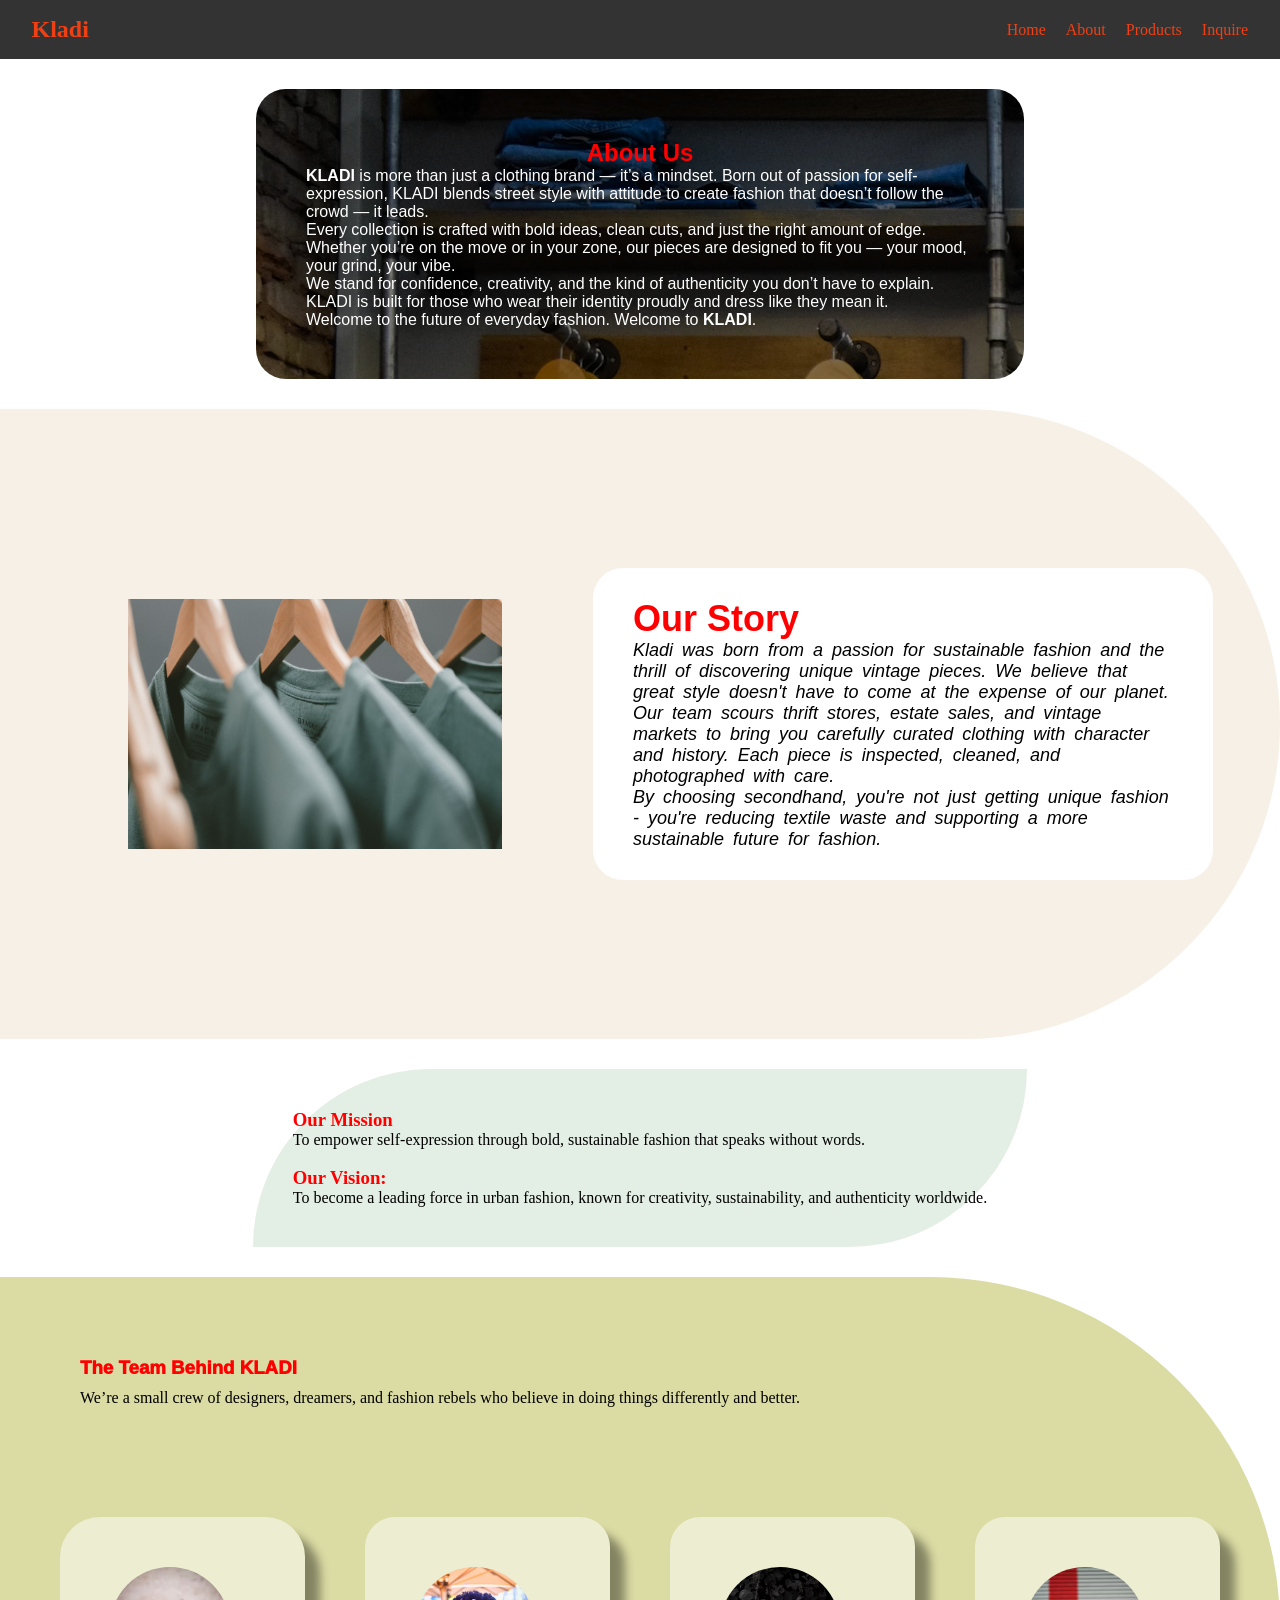
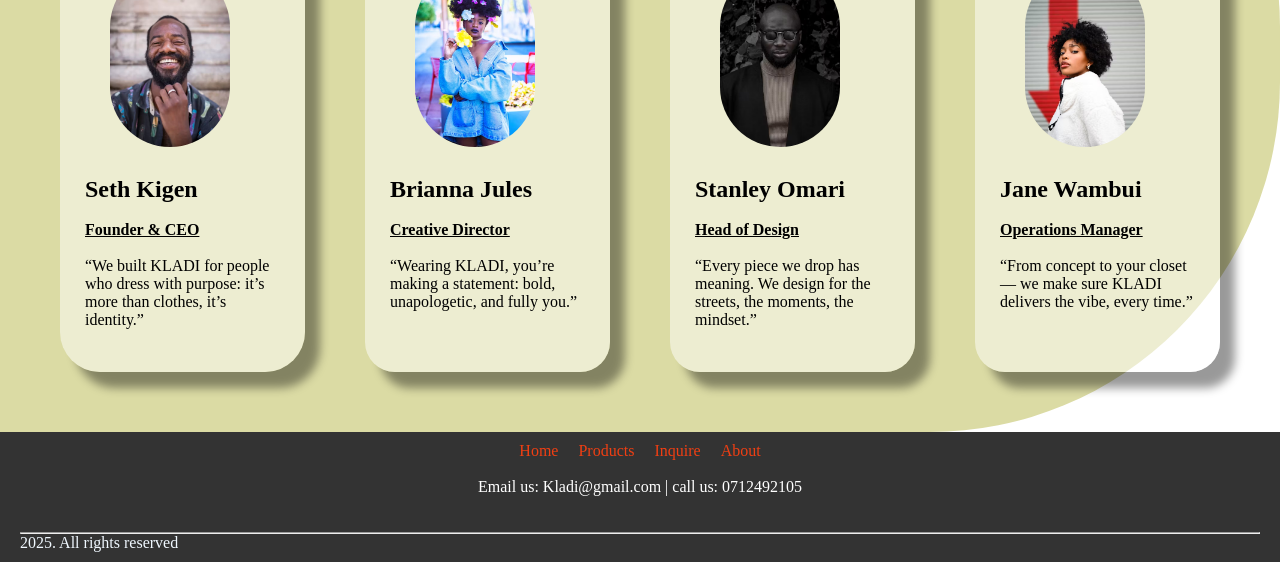
==== about.html @ 6521f9da "first commit" ====
<!DOCTYPE html>
<html lang="en">
<head>
    <meta charset="UTF-8">
    <meta name="viewport" content="width=device-width, initial-scale=1.0">
    <title>
        CIT-227-081/2023, Johnpaul Kibet
    </title>
    <link rel="stylesheet" href="styles.css">
    <style>
        body{
            box-sizing: border-box;
            margin: 0;
            padding: 0;
            display: flex;
            flex-direction: column;
            justify-content: center;
            align-items: center;
        }
        .container{
            margin: 30px;
            border-radius: 30px;
            background: linear-gradient(rgba(0, 0, 0, 0.5), rgba(0, 0, 0, 0.5)), url(clothes.jpg);
            height: auto;
            bottom: auto;
            max-width: 60%;
            display: flex;
            justify-content: center;
            align-items: center;

        }
        .about-section, h1{
            color: red;
            

        }
        .about-section, p{
            text-align: left;
            justify-content: center;
            align-items: center;
            
        }
        .about-section{
            text-align: center;
            padding: 50px;
            font-family:'Segoe UI', Tahoma, Geneva, Verdana, sans-serif;
        }
        #story_{
            background-color: rgb(255, 255, 255);
            border-radius: 30px;
        }
        #storiez{
            background-color: rgb(247, 240, 230);
            border-top-right-radius: 350px;
            border-bottom-right-radius: 350px;
        }
        footer, p{
            text-align: center;
        }
        .mission-container{
            background-color: rgb(227, 238, 228);
            border-top-left-radius: 350px;
            border-bottom-right-radius: 350px;
            padding: 40px;
            margin-top: 20px;
            margin-bottom: 20px;
            justify-content: center;
            display: flex;
            flex-direction: column;
            margin: 30px;
        }
        .mission, h3{
            color: red;
        }
        .mission,p{
            text-align: left;
            color: black;
        }
        .team-container{
            background-color: rgb(219, 219, 164);
            border-top-right-radius:350px ;
            border-bottom-right-radius:350px ;
        }
        .team-pictures{
            display: flex;
            flex-direction: row;
            margin: 30px;
        }
        .team1{
            flex:1;
            margin:30px;
            border-radius: 30px;
            box-shadow: 15px 16px 10px  rgba(0,0,0,0.4);
            background-color: rgba(255,255,255,0.5);
            transition: .3s ease-in-out;
        }
        .team1:hover{
            background-color: rgba(255,255,255,0.9);
            transform:translatey(-6px);
        }
        .team1, img{
            border-radius: 40px;
            padding: 25px;
            align-items: center;
            justify-content: center;
            
            
        }
        .team2{
            flex:1;
            margin:30px;
            background-color: rgba(255,255,255,0.5);
            border-radius: 30px;
            box-shadow: 15px 16px 10px  rgba(0,0,0,0.4);
            transition: .3s ease-in-out;
            
        }
        .team2:hover{
            background-color: rgba(255,255,255,0.9);
            transform: translatey(-6px);
        }
        .team2, img{
            border-radius: 30px;
            padding: 25px;
            align-items: center;
            justify-content: center;

        }
        .team3{
            flex:1;
            margin:30px;
            border-radius: 30px;
            box-shadow: 15px 16px 10px  rgba(0,0,0,0.4);
            background-color: rgba(255,255,255,0.5);
            transition: .3s ease-in-out;
        }
        .team3:hover{
            background-color: rgba(255,255,255,0.9);
            transform:translatey(-6px);
        }
        .team3, img{
            border-radius: 30px;
            padding: 25px;
            align-items: center;
            justify-content: center;
        }
        .team4{
            flex:1;
            margin:30px;
            border-radius: 30px;
            box-shadow: 15px 16px 10px rgba(0,0,0,0.4) ;
            background-color: rgba(255,255,255,0.5);
            transition: .3s ease-in-out;
        }
        .team4:hover{
            background-color: rgba(255,255,255,0.9);
            transform:translatey(-6px);
        }
        .team4, img{
            border-radius: 30px;
            padding: 25px;
            align-items: center;
            justify-content: center;
        }
        .team-heading{
            margin: 50px;
            padding:30px;
        }
        @media(max-width:1000px){
           .team-pictures{
            display: flex;
            flex-direction: column;
            justify-content: center;
            text-align: center;
            align-items: center;
            padding:20px;
            margin-top: 30px;
           }
        }
    </style>
</head>
<body>
    <nav>
        <div class="logo">
            <H1><a href="#">Kladi </a></H1>
         </div>         
         <div class="links">
            <ul>
                <li><a href="index.html">Home</a></li>
                <li><a href="about.html">About</a></li>
                <li><a href="product.html">Products</a></li>
                <li><a href="enquire..html">Inquire</a></li>
                
            </ul>
         </div>
     </nav>

     <div class="container">
        <section class="about-section">
          <h2>About Us</h2>
          <p style="color: white;"><strong>KLADI</strong> is more than just a clothing brand — it’s a mindset. Born out of passion for self-expression, KLADI blends street style with attitude to create fashion that doesn’t follow the crowd — it leads.</p>
          
          <p style="color: white;">Every collection is crafted with bold ideas, clean cuts, and just the right amount of edge. Whether you’re on the move or in your zone, our pieces are designed to fit you — your mood, your grind, your vibe.</p>
    
          <p style="color: white;">We stand for confidence, creativity, and the kind of authenticity you don’t have to explain. KLADI is built for those who wear their identity proudly and dress like they mean it.</p>
    
          <p style="color: white;">Welcome to the future of everyday fashion. Welcome to <strong>KLADI</strong>.</p>
        </section>
      </div>
      
      <div class="story" id="storiez">
        <div class="story_image">
            <img src="tshirts.jpg" alt="clothes" >
        </div>
        <div class="speech" id="story_">
            <div class="speech_container">
                <h1>Our Story</h1>
                <p>Kladi was born from a passion for sustainable fashion and the thrill of discovering unique vintage pieces. We believe that great style doesn't have to come at the expense of our planet.</p>
                <p>Our team scours thrift stores, estate sales, and vintage markets to bring you carefully curated clothing with character and history. Each piece is inspected, cleaned, and photographed with care.</p>
                <p>By choosing secondhand, you're not just getting unique fashion - you're reducing textile waste and supporting a more sustainable future for fashion.</p>
            </div>
        </div>
     </div>
     <div class="mission-container">
        <div class="mission">
            <h3>Our Mission</h3>
            <p>To empower self-expression through bold, sustainable fashion that speaks without words.</p>
            <br>
            <h3>Our Vision: </h3>
            <p>To become a leading force in urban fashion, known for creativity, sustainability, and authenticity worldwide.</p>
            
        </div>
     </div>

     <div class="team-container">
        <div class="team">
            <div class="team-heading">
                <h3 style="font-weight: 1000; font-family: 'Franklin Gothic Medium', 'Arial Narrow', Arial, sans-serif;margin-bottom: 10px;">The Team Behind KLADI</h3>
            <p>We’re a small crew of designers, dreamers, and fashion rebels who believe in doing things differently and better.</p>
            </div>
            <div class="team-pictures">
                <div class="team1">
                    <figure>

                        <img src="ceo.jpg" alt="COO" height="230px" style="border-radius: 20em;">
                        
                        <figcaption><h2>Seth Kigen</h2> <br>
                            <strong><u>Founder & CEO</u></strong><br><br>
                            <p>“We built KLADI for people who dress with purpose: it’s more than clothes, it’s identity.”</p>
                        </figcaption>
                    </figure>
                </div>
                <div class="team2">
                    <figure>
                        
                        <img src="coo.jpg" alt="CEO" height="230px" style="border-radius: 20em;">
                        
                    <figcaption><h2>Brianna Jules</h2> <br>
                        <strong><u>Creative Director</u></strong><br><br>
                        <p>“Wearing KLADI, you’re making a statement: bold, unapologetic, and fully you.”</p>
                    </figcaption>
                    </figure>
                </div>
                <div class="team3">
                    <figure>
                        
                    <img src="designer.jpg" alt="Photographer" height="230px" style="border-radius: 20em;">
                        
                    <figcaption><h2>Stanley Omari</h2><br>
                         <strong><u>Head of Design</u></strong><br><br>
                    <p>“Every piece we drop has meaning. We design for the streets, the moments, the mindset.”</p>
                </figcaption><br>
                    </figure>
                </div>
                
                <div class="team4">
                    <figure>
                        
                    <img src="operations.jpg" alt="CEO" height="230px"style="border-radius: 20em;">
                
                        <figcaption><h2>Jane Wambui</h2> <br>
                            <strong><u>Operations Manager</u></strong><br><br>
                        <p>“From concept to your closet — we make sure KLADI delivers the vibe, every time.”</p>
                    </figcaption>
                    </figure>
                </div>
            </div>
        </div>
     </div>

     <footer>
        
        <div class="quick_links">
            <ul>
               
                <li><a href="#home">Home</a></li>
                <li><a href="product.html">Products</a></li>
                <li><a href="enquire..html">Inquire</a></li>
                <li><a href="about.html">About</a></li>
            </ul>
        </div>
        <br>
        <div class="contacts">
            Email us: Kladi@gmail.com | call us: 0712492105
        </div>
        <div class="social_media">
            <ul></ul>
        </div>
        <br><br>
        <hr>
        <center><p style="color: aliceblue;">2025. All rights reserved</p></center>
     </footer>
</body>
</html>
---- styles.css ----
*{
    margin: 0;
    padding: 0;
    box-sizing: border-box;
}
a{
    text-decoration: none;
    transition: 0.3s ease-in-out;
}
li,a{
    list-style-type: none;
    color: rgb(240, 63, 19);
    transition: 0.3s ease-in-out;
}
a:hover{
    color: rgb(255, 255, 255);
}
ul{
    display: flex;
    gap: 20px;
}
.logo{
    color: white;
}
nav{
    display: flex;
    justify-content: space-between;
    align-items: center;
    background-color: rgba(0, 0, 0, 0.8);
    backdrop-filter: blur(8px);
    padding: 1rem 2rem;
    position: sticky;
    top: 0;
    width: 100%;
    z-index: 1000;
}
.main_logo{
    background: linear-gradient(rgba(0, 0, 0, 0.5), rgba(0, 0, 0, 0.5)), url(clothes.jpg);
    background-size: cover;
    background-repeat: no-repeat;
    background-position: center;
    width: 100%;
    height: 100vh;
    text-align: center;
    display: flex;
    flex-direction: column;
    justify-content: center;
}

.story{
    display: flex;
    justify-content: center;
    align-items: center;
    height:70vh;
    width: 100%;
    margin: 0 auto;
    padding: 20px;
    gap: 30px;
}
.story_image{
    flex: 1;
    max-width: 40%;
    display: flex;
    justify-content: center;
    align-items: center;
}
.story_image img{
    max-height: 300px;
    max-width: 100%;
    border-radius: 18px;
    object-fit: cover;
}
.speech{
    flex: 1;
    max-width: 50%;
    padding: 20px;
    font-family: 'Franklin Gothic Medium', 'Arial Narrow', Arial, sans-serif;
    font-size:large;
}
.speech p{
    font-style: italic;
    word-spacing: 4px;
    color:black;
}
.speech_container{
    padding: 10px 20px;
}

@media (max-width: 768px){
    .story{
        height: auto;
        flex-direction: column;
    }
    .story_image, .speech{
        max-width: 100%;
    }
    .story_image img{
        width: 300px;
        margin: 30px;
    }
    .reviews{
        flex-direction: column;
        height: auto;
    }
    
}
@media (max-width: 769px) {
    .story{
        width: 90%;
    }
   
}
@media (min-width: 769px) {
.reviews {
align-items: stretch; 
}
}

button {
    height: 40px;
    width: 100px;
    border-radius: 20px;
    background-color: #4e4a4a;
    color: rgb(248, 0, 0);
    font-weight: 700;
    border: none;
    cursor: pointer;
    box-shadow: 0 2px 3px rgba(0, 0, 0, 0.2);
    transition: all 0.3s ease-in-out;
    font-family: inherit;
}

button:hover {
    background-color: goldenrod;
    color:aliceblue;

}   
.reviews{
    color: black;
}
.reviews {
background-color: rgb(114, 114, 114);
display: flex;
flex-wrap: wrap;
gap: 20px;
padding: 50px 20px;
justify-content: center;
min-height: 30vh;

}


.customer {
background-color: rgb(52, 73, 92);
border-radius: 12px;
padding: 20px;
width: calc(25% - 20px);
box-shadow: 0 4px 8px rgba(0,0,0,0.2);
flex: 1 1 200px;
color: white;
transition: .4s ease-in-out;
}
.customer:hover{
    transform: translateY(-5px);
}

.customer-name {
font-style: italic;
text-align: right;
margin-top: 10px;
}

@media (max-width: 768px) {
.customer {
    width: 100%;
}
}
.social-media{
color: white;
}
.newsletter{
    background-color: antiquewhite;
    align-items: center;
    justify-content: center;
    display: flex;
    padding: 70px;
}
.newscont{
    display:flex;
    justify-content: center;
    align-items: center;
    min-width: 100%;
    height:60vh;
    
}
.newscont input{
    border-radius: 7px;
    border: 1px solid  black;
    background-color: rgb(223, 223, 223);
    margin-bottom: 20px;
    width: 260px;
    height: 40px;
    transition: 0.4s ease-in;
    box-shadow: 3px 10px 10px rgba(0,0,0,0.2);
}
.newscont input:hover{
    background-color: aliceblue;
}
.newscont button{
    box-shadow: 3px 10px 10px rgba(0,0,0,0.2);
}
footer{
    background-color: rgba(0, 0, 0, 0.8);            
    padding: 10px 20px;
    width: 100%;
}
footer, p{
color: white;
}
.quick_links ul{
display: flex;
flex-direction: row;
justify-content: center;
}
.home_link{
    
}
form{
    display: flex;
    flex-direction: column;
    justify-content: center;
    align-items: center;
    border: 1px solid black;
    max-width: 500px;
    width: 60%;
    height:500px;
    border-radius: 17px;
    background-color: rgba(255,255,255,0.7);
    box-shadow: 0 5px 6pc rgba(0,0,0,0.5);
}
@media(max-width: 768px){
    .form{
        max-width: 700px;
    }
}
form input{
    height: 30px;
    width: 200px;
    
}
form label{
    margin-right: 40px;
}
#message{
    margin-right: 40px;
}
.details{
    margin: 20px
}
.inq_body{
    background-color: rgb(196, 212, 212);
    justify-content: center;
    align-items: center;
    display: flex;
    min-height: 100vh;
    margin: 0;
}

form{
    display: flex;
    flex-direction: column;
    justify-content: center;
    align-items: center;
    border: 1px solid black;
    width: 60%;
    height:500px;
    border-radius: 17px;
    background-color: rgba(255,255,255,0.7);
    box-shadow: 0 5px 6pc rgba(0,0,0,0.5);
}
form input{
    height: 30px;
    width: 200px;
    
}
form label{
    margin-right: 40px;
}
#message{
    margin-right: 40px;
}
.details{
    display: flex;
    align-items: center;
}
.details label {
    width: 100px; 
    text-align: right; 
    margin-right: 10px; 
}
.details input, .details textarea {
    flex: 1; 
    height: 30px;
    padding: 5px;
}
.details textarea{
    height:60px;
    
}
.inq_body{
    background-color: rgb(196, 212, 212);
    justify-content: center;
    align-items: center;
    display: flex;
    min-height: 100vh;
    margin: 0;
}
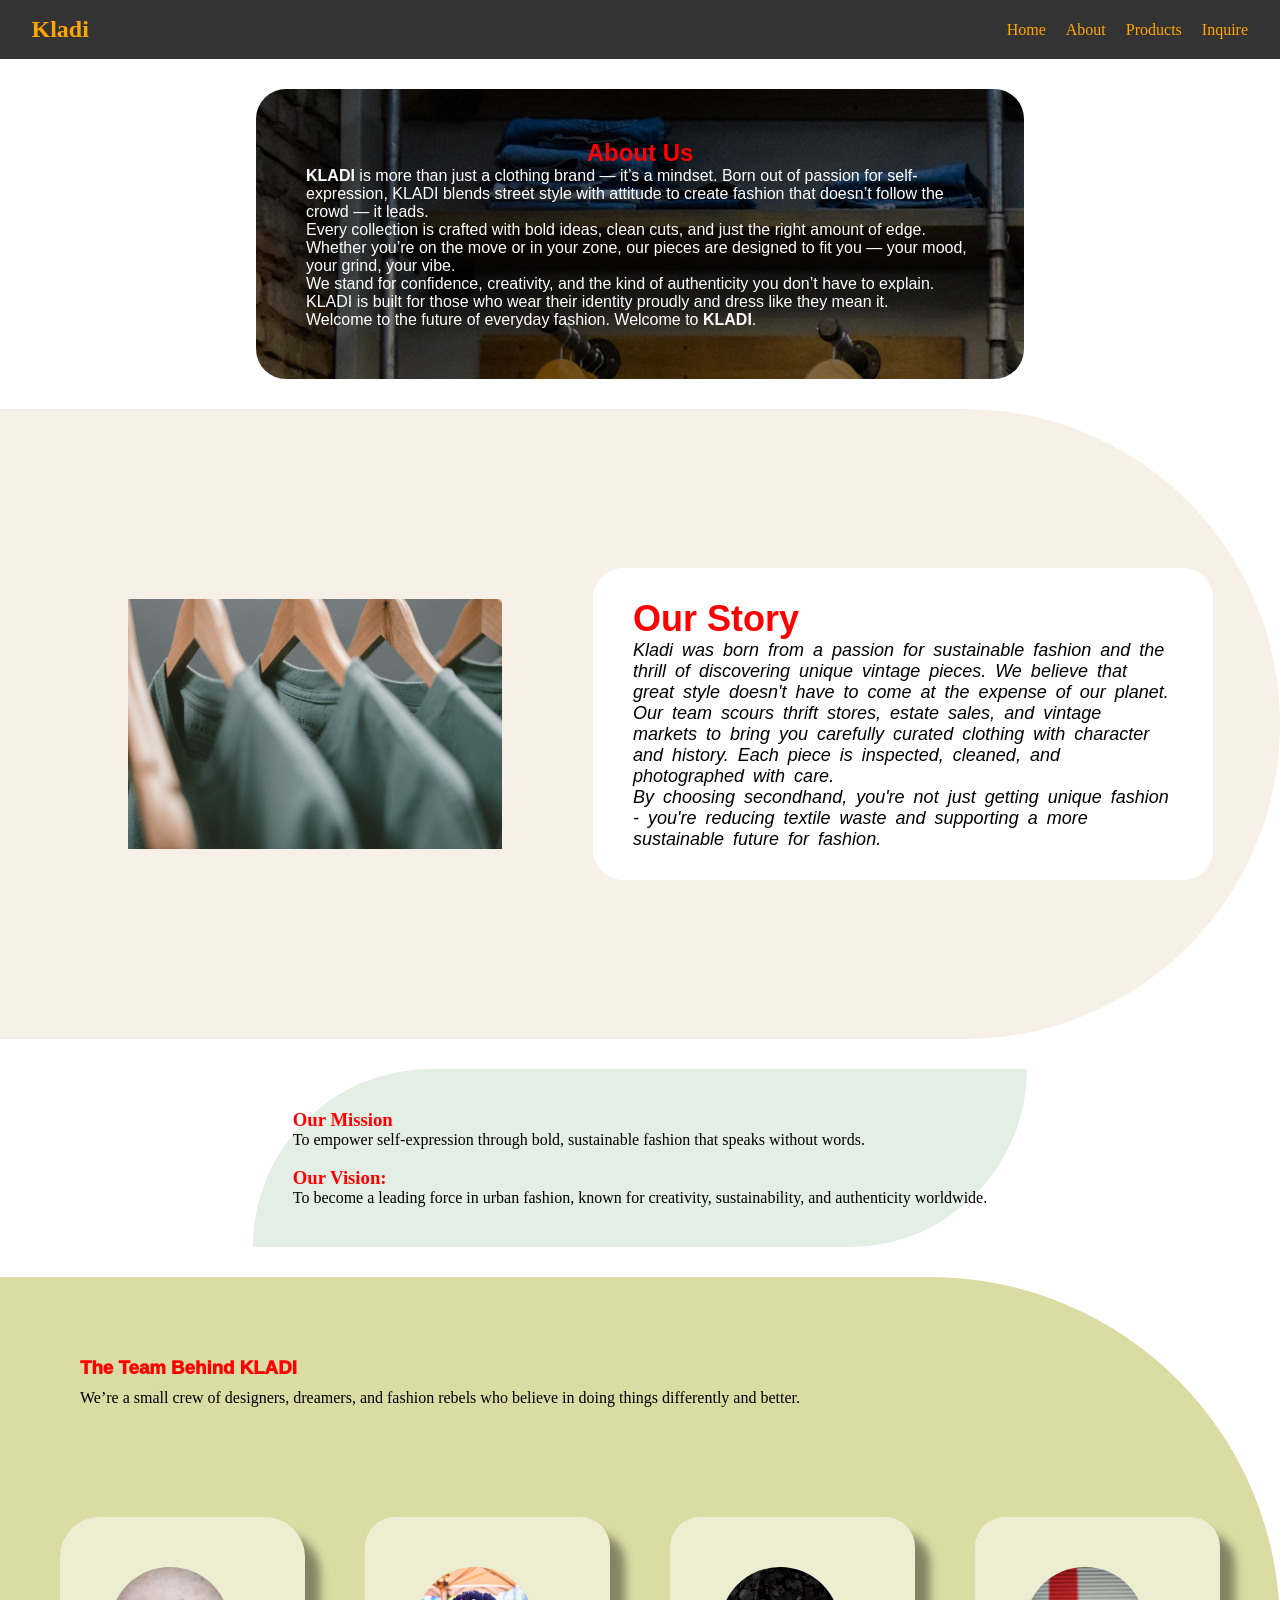
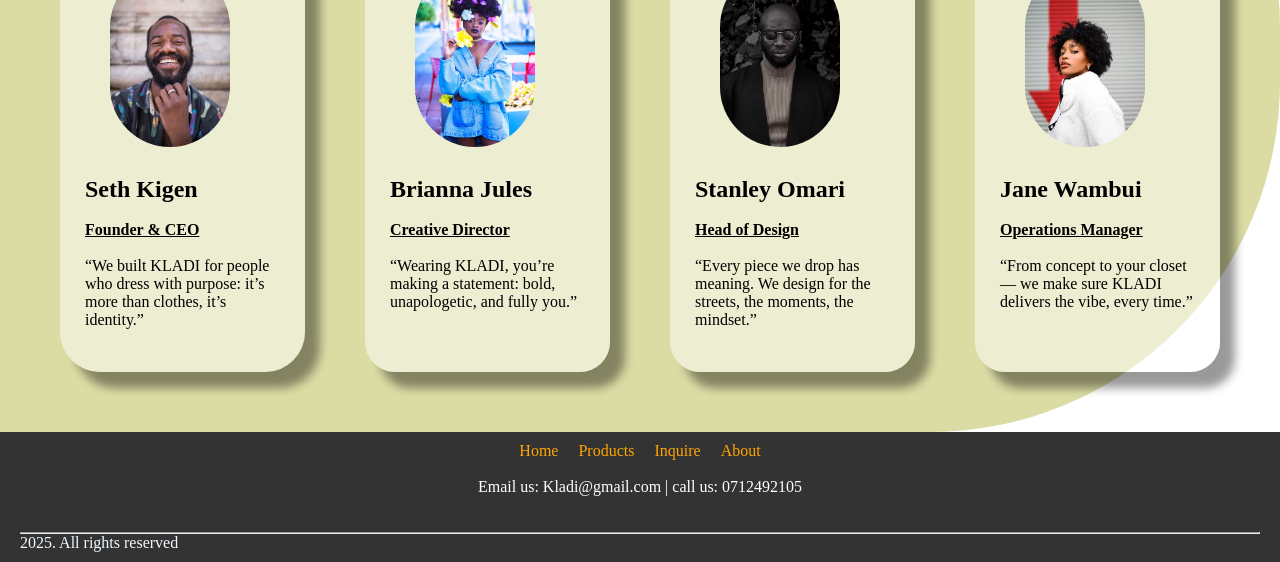
==== commit e9287cfe: "assignment done" ====
--- a/about.html
+++ b/about.html
@@ -182,7 +182,7 @@
 <body>
     <nav>
         <div class="logo">
-            <H1><a href="#">Kladi </a></H1>
+            <H1><a href="index.html">Kladi </a></H1>
          </div>         
          <div class="links">
             <ul>
--- a/styles.css
+++ b/styles.css
@@ -9,12 +9,13 @@
 }
 li,a{
     list-style-type: none;
-    color: rgb(240, 63, 19);
+    color: orange;
     transition: 0.3s ease-in-out;
 }
 a:hover{
     color: rgb(255, 255, 255);
 }
+
 ul{
     display: flex;
     gap: 20px;
@@ -35,7 +36,7 @@
     z-index: 1000;
 }
 .main_logo{
-    background: linear-gradient(rgba(0, 0, 0, 0.5), rgba(0, 0, 0, 0.5)), url(clothes.jpg);
+    background: linear-gradient(rgba(0, 0, 0, 0.1), rgba(0, 0, 0, 0.9)), url(clothes.jpg);
     background-size: cover;
     background-repeat: no-repeat;
     background-position: center;
@@ -222,9 +223,7 @@
 flex-direction: row;
 justify-content: center;
 }
-.home_link{
-    
-}
+
 form{
     display: flex;
     flex-direction: column;
@@ -315,4 +314,3 @@
     min-height: 100vh;
     margin: 0;
 }
-        
